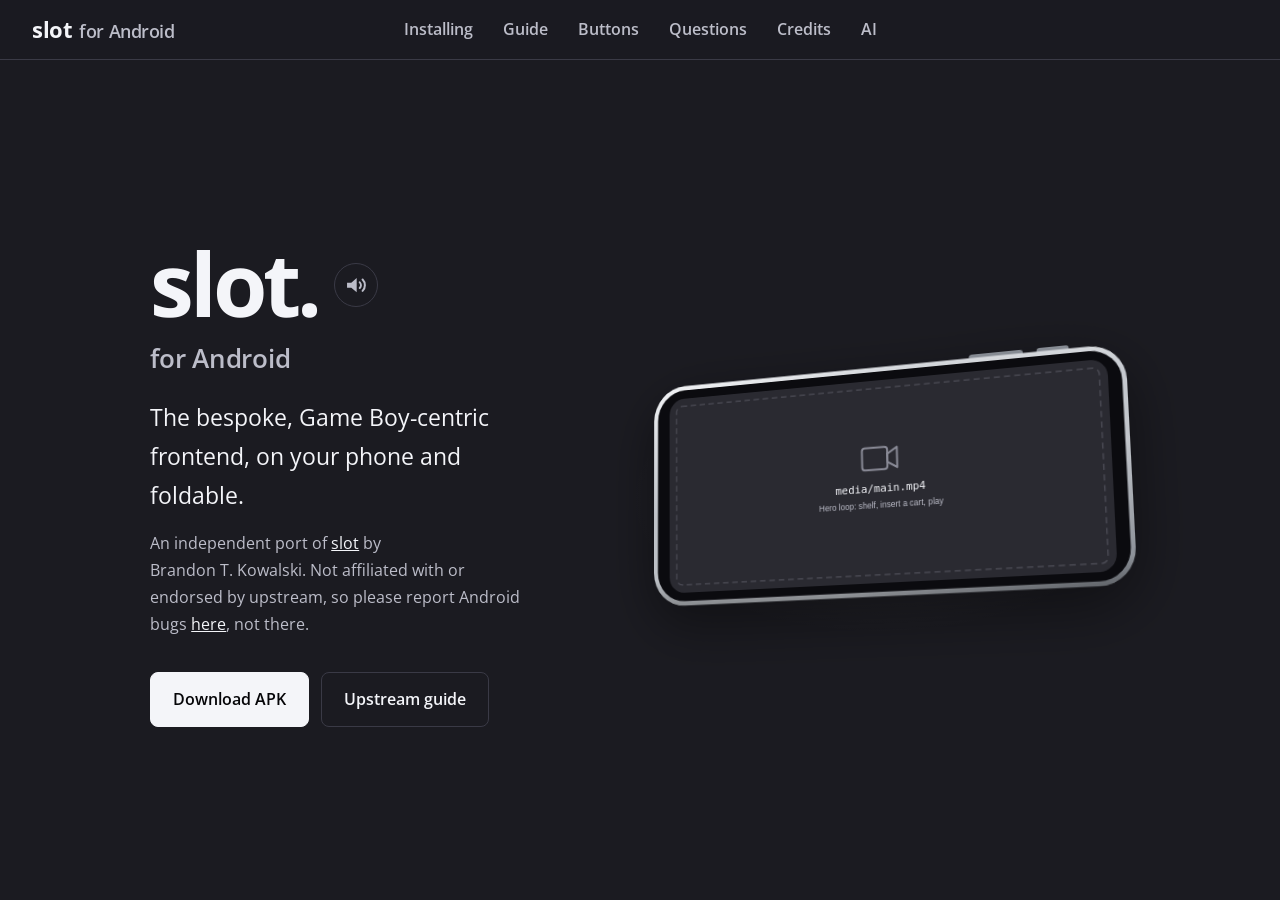
==== docs/index.html @ 7c133f84 "Updated Index.html with .mp4/.webp media" ====
<!doctype html>
<html lang="en">
<head>
<meta charset="utf-8">
<meta name="viewport" content="width=device-width, initial-scale=1">
<title>slot for Android</title>
<meta name="description" content="An unofficial Android port of slot, the bespoke Game Boy-centric frontend.">
<meta property="og:title" content="slot for Android">
<meta property="og:description" content="An unofficial Android port of slot, the bespoke Game Boy-centric frontend.">
<meta property="og:type" content="website">
<link rel="preconnect" href="https://fonts.googleapis.com">
<link rel="preconnect" href="https://fonts.gstatic.com" crossorigin>
<link rel="stylesheet" href="https://fonts.googleapis.com/css2?family=Open+Sans:wght@400;600;700&display=swap">
<link rel="stylesheet" href="style.css">
</head>
<body>

<header class="mast">
  <a class="mast-mark" href="/">slot<span class="mark-for">for Android</span></a>

  <button class="menu-btn" type="button" id="menu-btn" aria-expanded="false"
          aria-controls="section-tabs" aria-label="Sections">
    <span class="menu-bars" aria-hidden="true"></span>
  </button>
  <nav class="tabs" id="section-tabs" role="tablist" aria-label="Sections">
    <button class="tab" role="tab" id="t-install" aria-controls="install" aria-selected="false" tabindex="-1">Installing</button>
    <button class="tab" role="tab" id="t-guide" aria-controls="guide" aria-selected="false" tabindex="-1">Guide</button>
    <button class="tab" role="tab" id="t-buttons" aria-controls="buttons" aria-selected="false" tabindex="-1">Buttons</button>
    <button class="tab" role="tab" id="t-questions" aria-controls="questions" aria-selected="false" tabindex="-1">Questions</button>
    <button class="tab" role="tab" id="t-credits" aria-controls="credits" aria-selected="false" tabindex="-1">Credits</button>
    <button class="tab" role="tab" id="t-disclosure" aria-controls="disclosure" aria-selected="false" tabindex="-1">AI</button>
  </nav>
</header>

<main>

<section class="panel hero" id="hero" aria-label="slot for Android">
  <div class="hero-copy">
    <div class="wordmark-row">
      <h1 class="wordmark">slot.</h1>
      <button class="say" type="button" aria-label="Hear how slot is pronounced" title="Pronunciation">
        <svg viewBox="0 0 24 24" aria-hidden="true" focusable="false">
          <path class="say-body" d="M3 9.5h4.2L12.5 5v14l-5.3-4.5H3z"/>
          <path class="say-wave say-wave-1" d="M15.5 9.2a4 4 0 0 1 0 5.6"/>
          <path class="say-wave say-wave-2" d="M18.3 6.4a8 8 0 0 1 0 11.2"/>
        </svg>
      </button>
      <audio id="say-slot" src="media/slot.mp3" preload="none"></audio>
    </div>
    <p class="wordmark-sub">for Android</p>
    <p class="tagline">The bespoke, Game Boy-centric frontend, on your phone and foldable.</p>
    <p class="sub">An independent port of <a href="https://github.com/BrandonKowalski/slot">slot</a> by Brandon&nbsp;T.&nbsp;Kowalski.
       Not affiliated with or endorsed by upstream, so please report Android bugs
       <a href="https://github.com/fragilesilver/slot-for-Android/issues">here</a>, not there.</p>
    <div class="actions">
      <a class="btn" href="https://github.com/fragilesilver/slot-for-Android/releases/latest">Download APK</a>
      <a class="btn ghost" href="https://slot-cfw.fyi" target="_blank" rel="noopener">Upstream guide</a>
    </div>
  </div>

  <div class="hero-device">
    <div class="device pose-hero" data-device="phone">
      <svg class="dv-art dv-phone" viewBox="0 0 1100 530" role="img" aria-label="A phone running slot for Android."><use href="#phoneArt"/></svg>
      <svg class="dv-art dv-fold" viewBox="0 0 1000 910" aria-hidden="true" focusable="false"><use href="#foldArt"/></svg>
      <video class="screen-box hero-screen" muted playsinline loop preload="metadata"
             data-clip="main.mp4" data-note="Hero loop: shelf, insert a cart, play"></video>
      <span class="dv-crease" aria-hidden="true"></span>
    </div>
  </div>
</section>

<section class="panel install" id="install" role="tabpanel" aria-labelledby="t-install" hidden>
  <div class="wrap">
    <h2>Installing</h2>
    <nav class="subtabs" role="tablist" aria-label="Installing">
      <button class="subtab" role="tab" id="t-install-apk" aria-controls="install-apk" aria-selected="true">Install</button>
      <button class="subtab" role="tab" id="t-install-update" aria-controls="install-update" aria-selected="false" tabindex="-1">Updating</button>
      <button class="subtab" role="tab" id="t-install-build" aria-controls="install-build" aria-selected="false" tabindex="-1">Building</button>
    </nav>

    <div class="subpanel" id="install-apk" role="tabpanel" aria-labelledby="t-install-apk">
      <ol class="install-steps">
        <li>
          <h3>Download the APK</h3>
          <p>Grab <code>slot-android.apk</code> from the
             <a href="https://github.com/fragilesilver/slot-for-Android/releases/latest">latest release</a> on your phone.
             It needs a 64-bit ARM (<code>arm64</code>) device on Android 8.0 or newer.</p>
        </li>
        <li>
          <h3>Install it</h3>
          <p>Open the downloaded file. Android will ask you to allow installs from your browser or file manager the first time.</p>
        </li>
        <li>
          <h3>Allow All files access</h3>
          <p>Open slot. When asked, turn on <strong>All files access</strong>. slot then keeps everything in
             <code>/sdcard/slot/</code>, where a file manager or a USB cable can reach it.</p>
          <figure class="ph-figure">
            <img class="ph-img" data-media="all-files-access.webp" data-ratio="9/20"
                 data-note="Android's All files access screen with slot switched on" alt="The All files access permission screen.">
          </figure>
        </li>
        <li>
          <h3>Add your games</h3>
          <p>Put your legally obtained ROMs in <code>Games/GBA</code>, <code>Games/GB</code> and <code>Games/GBC</code> inside <code>/sdcard/slot/</code>.
             Or use <strong>Library &rsaquo; Import games from Downloads</strong> in the shelf menu to pull them in from your <code>Download</code> folder.</p>
          <aside class="admonition" role="note">
            <p class="admonition-title">ROMs must be unzipped!</p>
            <p>The shelf does not read <code>.zip</code> or <code>.7z</code> files. Library's import is the exception: it unpacks zips from <code>Download</code> for you.</p>
          </aside>
        </li>
        <li>
          <h3>Open slot again and play!</h3>
          <p>The shelf is built when the app starts, so reopen it after adding files by hand.</p>
        </li>
      </ol>
    </div>

    <div class="subpanel" id="install-update" role="tabpanel" aria-labelledby="t-install-update" hidden>
      <ol class="install-steps">
        <li>
          <h3>Back up first</h3>
          <p>In the shelf menu, open <strong>Library &rsaquo; Back up now</strong>. It zips your saves, states, cheat toggles and cart colours into <code>Backups/</code>.</p>
        </li>
        <li>
          <h3>Install the new APK over the old one</h3>
          <p>Download the <a href="https://github.com/fragilesilver/slot-for-Android/releases/latest">latest release</a> and open it. Android updates the app in place.
             Your games, saves, states, labels and settings live in <code>/sdcard/slot/</code> and are left alone.</p>
        </li>
      </ol>
      <aside class="admonition" role="note">
        <p class="admonition-title">"App not installed"?</p>
        <p>An APK signed with a different key (for example one you built yourself) can't update an existing install. Uninstall slot, install the new APK, then use <strong>Library &rsaquo; Restore</strong> if anything is missing.</p>
      </aside>
    </div>

    <div class="subpanel" id="install-build" role="tabpanel" aria-labelledby="t-install-build" hidden>
      <ol class="install-steps">
        <li>
          <h3>Get the toolchain</h3>
          <p>Rust (the version pinned in <code>rust-toolchain.toml</code>), <code>cargo-apk</code>, <code>cargo-ndk</code>, Android NDK r27 and a JDK.</p>
        </li>
        <li>
          <h3>Build the emulator cores</h3>
          <p>Build mGBA and gpSP for Android with <code>cores/mgba/build-android.sh</code> and <code>cores/gpsp/build-android.sh</code>,
             into <code>crates/slot/android-libs/arm64-v8a/</code>. Without them slot runs a test pattern instead of games.</p>
        </li>
        <li>
          <h3>Build and install</h3>
          <p><code>android/build.sh run</code> builds a debug APK, installs it on the connected device and launches it.</p>
          <p><code>SLOT_RELEASE=1 android/build.sh run</code> builds a release signed with <code>~/.android/slot-release.jks</code>.</p>
        </li>
      </ol>
      <p class="install-note">Full details are in <a href="https://github.com/fragilesilver/slot-for-Android/blob/main/ANDROID.md">ANDROID.md</a>.</p>
    </div>
  </div>
</section>

<section class="panel guide" id="guide" role="tabpanel" aria-labelledby="t-guide" hidden>
  <h2 class="sr-only">User guide</h2>
  <div class="guide-stage">
    <div class="device pose-flat" data-device="phone">
      <svg class="dv-art dv-phone" viewBox="0 0 1100 530" role="img" aria-label="A phone, straight on."><use href="#phoneArt"/></svg>
      <svg class="dv-art dv-fold" viewBox="0 0 1000 910" role="img" aria-label="An unfolded foldable, straight on."><use href="#foldArt"/></svg>
      <video class="screen-box guide-screen" muted playsinline loop preload="none"></video>
      <span class="dv-crease" aria-hidden="true"></span>
    </div>
  </div>
  <div class="guide-body">
  <ol class="guide-steps">
      <li class="step" id="browse" data-clip="carousel.mp4" data-note="Flick along the shelf, switch platforms with L / R">
        <h3>Browse the Shelf</h3>
        <p><kbd>Left</kbd> and <kbd>Right</kbd> flip through the carts.<br><kbd>L</kbd> and <kbd>R</kbd> switch platforms.<br><kbd>Up</kbd> / <kbd>Down</kbd> jump a letter, or tap the letter row.</p>
      </li>
      <li class="step" id="favourites" data-clip="favourites.mp4" data-note="Star a cart with B, hold B for favourites only">
        <h3>Favourites</h3>
        <p><kbd>B</kbd> stars the cart under the caret.<br>Hold <kbd>B</kbd> to show only your favourites.</p>
      </li>
      <li class="step" id="core-picker" data-clip="core-picker.mp4" data-note="START on a GBA cart, swap the chip, A to keep">
        <h3>Pick an Emulator</h3>
        <p>Press <kbd>START</kbd> to open a GBA cart.<br><kbd>Left</kbd> and <kbd>Right</kbd> swap the core "chip" between mGBA and gpSP.<br><kbd>A</kbd> saves your choice.</p>
      </li>
      <li class="step" id="insert" data-clip="insert.mp4" data-note="Tap A, the cart slides in and the game resumes">
        <h3>Insert and Play</h3>
        <p>Tapping <kbd>A</kbd> loads the last save state.<br>Holding <kbd>A</kbd> starts the game fresh.</p>
      </li>
      <li class="step" id="pause-menu" data-clip="pause-menu.mp4" data-note="Tap MENU at the top centre, the pause menu opens">
        <h3>The Pause Menu</h3>
        <p>Tap <kbd>MENU</kbd> at the top centre of the screen, or use Android's Back gesture.<br>Save or load a state, browse states, change core, controls, screen, cheats and achievements.<br><kbd>B</kbd> closes it.</p>
      </li>
      <li class="step" id="eject" data-clip="eject.mp4" data-note="Hold MENU, the cart pops out back to the shelf">
        <h3>Ejecting a Game</h3>
        <p>Hold <kbd>MENU</kbd> for a second, or pick <strong>Back to Shelf</strong> in the pause menu.<br>With Auto Save on Eject on, slot saves a state on the way out.</p>
      </li>
      <li class="step" id="save-states" data-clip="states.mp4" data-note="SELECT + R saves, SELECT + L loads, then Browse States">
        <h3>Save States</h3>
        <p><kbd>SELECT</kbd> + <kbd>R</kbd> creates a save state.<br><kbd>SELECT</kbd> + <kbd>L</kbd> loads the most recent.<br><strong>Browse States</strong> in the pause menu flicks through them all.</p>
      </li>
      <li class="step" id="fast-forward" data-clip="rewind.mp4" data-note="Hold R2 to fast-forward, hold L2 to rewind">
        <h3>Fast-Forward and Rewind</h3>
        <p>Hold <kbd>R2</kbd> to fast-forward.<br>Double tap <kbd>R2</kbd> to lock it on.<br>Hold <kbd>L2</kbd> to rewind.</p>
      </li>
      <li class="step" id="controls" data-clip="controls.mp4" data-note="Pause menu > Controls: opacity and size sliders changing live">
        <h3>On-Screen Controls</h3>
        <p><strong>Controls</strong> in the pause menu sets their opacity and size, touch haptics, vibration strength, and what <kbd>X</kbd> and <kbd>Y</kbd> do.<br>Pick up a gamepad or keyboard and they hide; touch the screen and they're back.</p>
      </li>
      <li class="step" id="foldables" data-clip="fold.mp4" data-device="fold" data-note="Unfold mid-game: the layout reflows, controls float over the picture">
        <h3>Fold and Unfold</h3>
        <p>slot follows the screen as you fold or unfold, without restarting the game.<br>On the wide cover screen the controls sit beside the picture; unfolded, they float over it.</p>
      </li>
      <li class="step" id="expand" data-clip="gbc-stretch.mp4" data-note="GBC game: L stretches, R puts it back">
        <h3>Commit Aspect Ratio Crimes</h3>
        <p>Just like upstream, <kbd>L</kbd> stretches GB and GBC games.<br><kbd>R</kbd> puts them back to their original size.</p>
      </li>
      <li class="step" id="screen" data-clip="shaders.mp4" data-note="SELECT + A cycling shaders, then the Screen page">
        <h3>Screen</h3>
        <p><kbd>SELECT</kbd> + <kbd>B</kbd> / <kbd>A</kbd> changes the shader.<br><kbd>SELECT</kbd> + <kbd>Y</kbd> toggles color correction.<br>The Screen page also has color grades, shader strength and frame blending.</p>
      </li>
      <li class="step" id="palettes" data-clip="palettes.mp4" data-note="GB game: SELECT + R2 stepping through palettes">
        <h3>Game Boy Palettes</h3>
        <p>Turn on GB Palettes in the Screen settings.<br><kbd>SELECT</kbd> + <kbd>L2</kbd>/<kbd>R2</kbd> steps through them.</p>
      </li>
      <li class="step" id="edit-cart" data-clip="edit-cart.mp4" data-note="Edit Cart: change shell colour, pick a gallery photo, type text">
        <h3>Edit Cart</h3>
        <p>In the shelf menu, <strong>Edit Cart</strong> changes the shell colour, finish and outline of the cart under the caret.<br><strong>Picture</strong> puts a photo from your gallery on the label; <strong>Text</strong> types your own words.<br><strong>Back to default</strong> undoes it.</p>
      </li>
      <li class="step" id="cheats" data-clip="cheats.mp4" data-note="Pause menu > Cheats, toggling a code">
        <h3>Cheats</h3>
        <p>Put codes in <code>Cheats/&lt;rom name&gt;.txt</code>, one <code>CODE # name</code> per line.<br>Switch them on from <strong>Cheats</strong> in the pause menu. mGBA core only.</p>
      </li>
      <li class="step" id="achievements" data-clip="achievements.mp4" data-note="Shelf menu > Achievements: sign in, then an unlock toast in game">
        <h3>RetroAchievements</h3>
        <p>Sign in from <strong>Achievements</strong> in the shelf menu.<br>Changes apply to the next game you start. Unlocks made offline sync later.</p>
      </li>
      <li class="step" id="library" data-clip="library.mp4" data-note="Shelf menu > Library: back up, restore, import from Downloads">
        <h3>Library</h3>
        <p><strong>Library</strong> in the shelf menu backs up and restores your saves, states, cheat toggles and cart colours, and imports games from <code>Download</code>.</p>
      </li>
      <li class="step" id="settings" data-clip="settings.mp4" data-note="MENU on the shelf, scroll through the shelf menu">
        <h3>Settings</h3>
        <p><kbd>MENU</kbd> on the shelf opens the shelf menu: favourites, Edit Cart, Screen, Gameplay, Achievements, Library, Date &amp; Time and About.</p>
      </li>
  </ol>
  <div class="stepper">
    <button class="step-nav" type="button" id="step-prev" aria-label="Previous step">&#8592;</button>
    <p class="step-count" aria-live="polite"><span id="step-at">1</span> of <span id="step-of">1</span></p>
    <button class="step-nav" type="button" id="step-next" aria-label="Next step">&#8594;</button>
  </div>
  </div>
</section>

<section class="panel reference" id="buttons" role="tabpanel" aria-labelledby="t-buttons" hidden>
  <div class="wrap">
    <h2>Button Reference</h2>
    <nav class="subtabs" role="tablist" aria-label="Button reference">
      <button class="subtab" role="tab" id="t-controls-layout" aria-controls="controls-layout" aria-selected="true">On Screen</button>
      <button class="subtab" role="tab" id="t-controls-shelf" aria-controls="controls-shelf" aria-selected="false" tabindex="-1">Shelf</button>
      <button class="subtab" role="tab" id="t-controls-in-game" aria-controls="controls-in-game" aria-selected="false" tabindex="-1">In Game</button>
      <button class="subtab" role="tab" id="t-controls-switcher" aria-controls="controls-switcher" aria-selected="false" tabindex="-1">Browse States</button>
      <button class="subtab" role="tab" id="t-controls-keyboard" aria-controls="controls-keyboard" aria-selected="false" tabindex="-1">Gamepad &amp; Keyboard</button>
    </nav>

    <div class="subpanel" id="controls-layout" role="tabpanel" aria-labelledby="t-controls-layout">
      <p class="lead">The overlay has a D-pad, <kbd>A</kbd> <kbd>B</kbd> <kbd>X</kbd> <kbd>Y</kbd>, a shoulder row of <kbd>L</kbd> <kbd>L2</kbd> on the left and <kbd>R2</kbd> <kbd>R</kbd> on the right,
         <kbd>SELECT</kbd> and <kbd>START</kbd>, and <kbd>MENU</kbd> at the top centre. Where it goes depends on the shape of the screen.</p>
      <div class="ph-grid">
        <figure class="ph-figure">
          <img class="ph-img" data-media="layout-phone.webp" data-ratio="1020/450"
               data-note="Phone: controls in bars beside the picture" alt="On-screen controls on a phone in landscape.">
          <figcaption>Phone: beside the picture</figcaption>
        </figure>
        <figure class="ph-figure">
          <img class="ph-img" data-media="layout-fold.webp" data-ratio="940/840"
               data-note="Unfolded: controls floating over the picture" alt="On-screen controls on an unfolded foldable.">
          <figcaption>Unfolded: over the picture</figcaption>
        </figure>
      </div>
    </div>

    <div class="subpanel" id="controls-shelf" role="tabpanel" aria-labelledby="t-controls-shelf" hidden>
      <dl class="keys">
        <div class="key"><dt><kbd>Left</kbd> / <kbd>Right</kbd></dt><dd>Move along the shelf</dd></div>
        <div class="key"><dt><kbd>Up</kbd> / <kbd>Down</kbd></dt><dd>Skip to the next letter</dd></div>
        <div class="key"><dt>Tap the letter row</dt><dd>Jump straight to that letter</dd></div>
        <div class="key"><dt><kbd>L</kbd> / <kbd>R</kbd></dt><dd>Switch between platforms</dd></div>
        <div class="key"><dt>Tap <kbd>A</kbd></dt><dd>Resume the last save state</dd></div>
        <div class="key"><dt>Hold <kbd>A</kbd></dt><dd>Start the game fresh</dd></div>
        <div class="key"><dt><kbd>B</kbd></dt><dd>Star or unstar the cart</dd></div>
        <div class="key"><dt>Hold <kbd>B</kbd></dt><dd>Show favourites only</dd></div>
        <div class="key"><dt><kbd>START</kbd></dt><dd>Choose which emulator runs the cart (GBA only)</dd></div>
        <div class="key"><dt><kbd>MENU</kbd></dt><dd>Open the shelf menu</dd></div>
      </dl>
    </div>

    <div class="subpanel" id="controls-in-game" role="tabpanel" aria-labelledby="t-controls-in-game" hidden>
      <dl class="keys">
        <div class="key"><dt><kbd>MENU</kbd> or Back</dt><dd>Open or close the pause menu</dd></div>
        <div class="key"><dt>Hold <kbd>MENU</kbd></dt><dd>Eject the cart, back to the shelf</dd></div>
        <div class="key"><dt><kbd>SELECT</kbd> + <kbd>R</kbd></dt><dd>Save state</dd></div>
        <div class="key"><dt><kbd>SELECT</kbd> + <kbd>L</kbd></dt><dd>Load the most recent save state</dd></div>
        <div class="key"><dt><kbd>SELECT</kbd> + <kbd>B</kbd> / <kbd>A</kbd></dt><dd>Previous / next screen shader</dd></div>
        <div class="key"><dt><kbd>SELECT</kbd> + <kbd>Y</kbd></dt><dd>Toggle color correction</dd></div>
        <div class="key"><dt><kbd>SELECT</kbd> + <kbd>L2</kbd> / <kbd>R2</kbd></dt><dd>Previous / next Game Boy palette, when GB Palettes is on</dd></div>
        <div class="key"><dt>Hold <kbd>L2</kbd></dt><dd>Rewind</dd></div>
        <div class="key"><dt>Hold <kbd>R2</kbd></dt><dd>Fast-forward</dd></div>
        <div class="key"><dt>Double tap <kbd>R2</kbd></dt><dd>Lock fast-forward on. Press again to unlock.</dd></div>
        <div class="key"><dt>Hold <kbd>X</kbd> / <kbd>Y</kbd></dt><dd>Turbo, by default <kbd>A</kbd> and <kbd>B</kbd>. Change it under Controls.</dd></div>
        <div class="key"><dt><kbd>L</kbd> / <kbd>R</kbd></dt><dd>Stretch to fill the screen / original size.<br>Game Boy and Game Boy Color only.</dd></div>
      </dl>
    </div>

    <div class="subpanel" id="controls-switcher" role="tabpanel" aria-labelledby="t-controls-switcher" hidden>
      <p class="lead">Open it with <strong>Browse States</strong> in the pause menu.</p>
      <dl class="keys">
        <div class="key"><dt><kbd>Left</kbd> / <kbd>Right</kbd></dt><dd>Flick through the states</dd></div>
        <div class="key"><dt><kbd>A</kbd></dt><dd>Load the one on screen</dd></div>
        <div class="key"><dt><kbd>Y</kbd></dt><dd>Delete the one on screen</dd></div>
        <div class="key"><dt><kbd>X</kbd></dt><dd>Undo the last save or load, up to 30 seconds after</dd></div>
        <div class="key"><dt><kbd>B</kbd></dt><dd>Back to the game</dd></div>
      </dl>
    </div>

    <div class="subpanel" id="controls-keyboard" role="tabpanel" aria-labelledby="t-controls-keyboard" hidden>
      <p class="lead">Bluetooth and USB gamepads map their buttons by name. A keyboard uses the keys below.</p>
      <table class="devices keymap">
        <thead><tr><th>slot</th><th>Gamepad</th><th>Keyboard</th></tr></thead>
        <tbody>
          <tr><td>D-pad</td><td>D-pad</td><td>Arrow keys</td></tr>
          <tr><td>A / B</td><td>A / B</td><td><kbd>Z</kbd> / <kbd>X</kbd></td></tr>
          <tr><td>X / Y</td><td>X / Y</td><td><kbd>C</kbd> / <kbd>V</kbd></td></tr>
          <tr><td>L / R</td><td>L1 / R1</td><td><kbd>A</kbd> / <kbd>S</kbd></td></tr>
          <tr><td>L2 / R2</td><td>L2 / R2</td><td><kbd>Q</kbd> / <kbd>W</kbd></td></tr>
          <tr><td>START</td><td>Start</td><td><kbd>Enter</kbd></td></tr>
          <tr><td>SELECT</td><td>Select</td><td><kbd>Right Shift</kbd></td></tr>
          <tr><td>MENU</td><td>Mode / Home</td><td><kbd>Tab</kbd> or <kbd>Menu</kbd></td></tr>
        </tbody>
      </table>
    </div>
  </div>
</section>

<section class="panel faq" id="questions" role="tabpanel" aria-labelledby="t-questions" hidden>
  <div class="wrap">
    <h2>Anticipated Questions Answered</h2>
    <nav class="subtabs" role="tablist" aria-label="Anticipated questions">
      <button class="subtab" role="tab" id="t-faq" aria-controls="faq" aria-selected="true">The basics</button>
      <button class="subtab" role="tab" id="t-faq-carts" aria-controls="faq-carts" aria-selected="false" tabindex="-1">Your carts</button>
      <button class="subtab" role="tab" id="t-faq-games" aria-controls="faq-games" aria-selected="false" tabindex="-1">Your games</button>
      <button class="subtab" role="tab" id="t-faq-extras" aria-controls="faq-extras" aria-selected="false" tabindex="-1">Cheats &amp; achievements</button>
      <button class="subtab" role="tab" id="t-faq-bugs" aria-controls="faq-bugs" aria-selected="false" tabindex="-1">Bugs</button>
    </nav>

    <div class="subpanel" id="faq" role="tabpanel" aria-labelledby="t-faq">
      <dl>
        <div class="qa">
          <dt>Which devices does it run on?</dt>
          <dd>
            <table class="devices">
              <thead><tr><th>Device</th><th>Status</th><th>Since Version</th></tr></thead>
              <tbody>
                <tr><td>Samsung Galaxy Z Fold&nbsp;7</td><td class="yes">Tested</td><td>1.0.0</td></tr>
                <tr><td>Other arm64 phones and foldables, Android&nbsp;8.0+</td><td>Should work, untested</td><td>1.0.0</td></tr>
              </tbody>
            </table>
            <p>Tried it on something else? <a href="https://github.com/fragilesilver/slot-for-Android/issues">Open an issue</a> and say how it went, including the screen's aspect ratio.</p>
          </dd>
        </div>
        <div class="qa">
          <dt>How is this different from slot?</dt>
          <dd>It's the same shelf, carts, cores, saves and states, built for a touchscreen: on-screen controls, a pause menu, Edit Cart, Library,
              phone vibration, and layouts that follow a foldable. It also adds RetroAchievements, cheats, colour grades and LaunchBox labels, adapted from community forks.</dd>
        </div>
        <div class="qa">
          <dt>Can I link two phones?</dt>
          <dd>Not yet. Link play is left out of this release; a Wi-Fi link that works on phones is in development.</dd>
        </div>
        <div class="qa">
          <dt>Where do my files live?</dt>
          <dd>In <code>/sdcard/slot/</code>: <code>Games</code>, <code>Saves</code>, <code>States</code>, <code>Labels</code>, <code>Cheats</code>, <code>Config</code>,
              <code>Backups</code>, <code>BIOS</code>, <code>System</code> and <code>Wallpapers</code>.</dd>
        </div>
        <div class="qa">
          <dt>Will it run anything other than GB, GBC and GBA?</dt>
          <dd>No. Like upstream, it's about the feeling of a Game Boy, not a do-everything emulator.</dd>
        </div>
      </dl>
    </div>

    <div class="subpanel" id="faq-carts" role="tabpanel" aria-labelledby="t-faq-carts" hidden>
      <dl>
        <div class="qa">
          <dt>Where do the cart labels come from?</dt>
          <dd>When the phone is online, slot fetches missing labels from LaunchBox in the background.</dd>
        </div>
        <div class="qa">
          <dt>Can I use my own labels?</dt>
          <dd>Drop a <code>.png</code> into the <code>Labels/</code> folder for that platform, named after the ROM. For example,
              <code>Labels/GBA/Metroid Fusion.png</code> matches <code>Games/GBA/Metroid Fusion.gba</code>.
              Or use <strong>Edit Cart &rsaquo; Picture</strong> to put a photo from your gallery on the label.</dd>
        </div>
        <div class="qa">
          <dt>Does it work with Cart Studio?</dt>
          <dd>Yes. Edit Cart writes <code>Labels/cart_shell.txt</code>, the same file the
              <a href="https://studio.slot-cfw.fyi">slot Cart Studio</a> produces, so either can set a cart's shell.</dd>
        </div>
      </dl>
    </div>

    <div class="subpanel" id="faq-games" role="tabpanel" aria-labelledby="t-faq-games" hidden>
      <dl>
        <div class="qa">
          <dt>Where do games go?</dt>
          <dd>Each platform has its own folder under <code>/sdcard/slot/Games/</code>. Or import them from <code>Download</code> with Library.</dd>
        </div>
        <div class="qa">
          <dt>I added games and they don't show up.</dt>
          <dd>The shelf is built when the app starts. Close slot and open it again. Make sure they're unzipped and in the right platform folder.</dd>
        </div>
        <div class="qa">
          <dt>Is there a BIOS boot animation on game start?</dt>
          <dd>Yes! Drop the following files you legally obtained into <code>BIOS/</code>.
            <ul>
              <li>gba_bios.bin</li>
              <li>gbc_bios.bin</li>
              <li>gb_bios.bin</li>
            </ul>
          </dd>
        </div>
        <div class="qa">
          <dt>Where do the games come from?</dt>
          <dd>Your own legally obtained backups.</dd>
        </div>
        <div class="qa">
          <dt>Does my backup include my RetroAchievements login?</dt>
          <dd>No. Backups hold <code>Saves</code>, <code>States</code>, <code>Cheats</code> and <code>Labels/cart_shell.txt</code>, and leave out <code>Config/</code> on purpose.</dd>
        </div>
      </dl>
    </div>

    <div class="subpanel" id="faq-extras" role="tabpanel" aria-labelledby="t-faq-extras" hidden>
      <dl>
        <div class="qa">
          <dt>How do I add cheats?</dt>
          <dd>Create <code>Cheats/&lt;rom name&gt;.txt</code> with one <code>CODE # name</code> per line, then switch them on from Cheats in the pause menu.
              Cheats need the mGBA core; gpSP has none.</dd>
        </div>
        <div class="qa">
          <dt>How do I sign in to RetroAchievements?</dt>
          <dd>Shelf menu &rsaquo; Achievements. Enter your username and password on the on-screen keyboard. Changes apply to the next game you start.</dd>
        </div>
        <div class="qa">
          <dt>Upstream said no to achievements and cheats. Why are they here?</dt>
          <dd>This is a fork, and forks can add things. The designs come from <a href="https://github.com/pvaibhav/slot">pvaibhav's</a> and
              <a href="https://github.com/RetroGame66/slot">RetroGame66's</a> forks, rebuilt for slot's own structure.</dd>
        </div>
      </dl>
    </div>

    <div class="subpanel" id="faq-bugs" role="tabpanel" aria-labelledby="t-faq-bugs" hidden>
      <dl>
        <div class="qa">
          <dt>Where do I report a bug?</dt>
          <dd><a href="https://github.com/fragilesilver/slot-for-Android/issues">On this repository's issues</a>. Please don't file Android bugs on upstream slot's tracker; it has nothing to do with this port.</dd>
        </div>
        <div class="qa">
          <dt>What should I include?</dt>
          <dd>Your phone model and Android version, the slot version from About, what you did and what happened. A screen recording helps a lot.</dd>
        </div>
      </dl>
    </div>
  </div>
</section>

<section class="panel endnote" id="credits" role="tabpanel" aria-labelledby="t-credits" hidden>
  <div class="wrap">
    <h2>Credits</h2>
    <p><a href="https://github.com/BrandonKowalski/slot">slot</a> is by Brandon T. Kowalski, under GPL-3.0-or-later. Everything here is built on that code; the Android shell, touch controls, pause menu, storage and power glue are the port.</p>
    <p><a href="https://github.com/pvaibhav/slot">pvaibhav's fork</a> provided the RetroAchievements integration, the LaunchBox cartridge-art fetcher and the frame-blending idea.
       <a href="https://github.com/RetroGame66/slot">RetroGame66's fork</a> provided the designs for cheat codes, colour grades and panel-mask presets, plus the favourites and letter-index ideas.</p>
    <p>Emulation is handled by <a href="https://mgba.io">mGBA</a> and <a href="https://github.com/libretro/gpsp">gpSP</a>. <a href="https://github.com/RetroAchievements/rcheevos">rcheevos</a> powers achievements. Cart labels come from <a href="https://gamesdb.launchbox-app.com">LaunchBox</a>.</p>
    <p>Type is <a href="https://github.com/googlefonts/opensans">Open Sans</a>, under the SIL Open Font License, and <a href="https://www.nerdfonts.com">Nerd Fonts</a> symbols by Ryan L. McIntyre, under MIT. The panel mask is derived from LCD3x, a public-domain shader by Gigaherz in the libretro shader collection. The Dot and Simpletex screen shaders are ports of Dot by Themaister and simpletex_lcd by jdgleaver from the same collection.</p>
    <p>The cart sounds are upstream's recording of a cartridge going into a childhood GBA.</p>
    <p>Game Boy is a trademark of Nintendo. slot for Android is not affiliated with Nintendo.</p>
  </div>
</section>

<section class="panel endnote" id="disclosure" role="tabpanel" aria-labelledby="t-disclosure" hidden>
  <div class="wrap">
    <h2>AI Disclosure</h2>
    <h3>This port</h3>
    <p>Claude (Anthropic), through Claude Code, helped fork slot to Android: I directed it, I checked it, I fixed it where necessary 'cause AI slop is still AI slop, I tested it on my own Samsung Galaxy Z Fold 7 and decided what shipped.</p>
    <h3>Upstream</h3>
    <p>Upstream's Rust frontend was put together with Claude Opus, with everything reviewed by its author. Upstream's documentation was written by hand.</p>
    <p>Forked in Brunei Darussalam, by a cat with pink headphones.</p>
  </div>
</section>

</main>

<script src="app.js" defer></script>
</body>
</html>
---- docs/style.css ----
:root{
  --housing:#242429;
  --recess:#1a1a1d;
  --opening:#050508;
  --page:#1b1b21;
  --edge:#4d4d57;

  --ink:#f4f5f9;
  --muted:#bcbdc9;
  --rule:#3a3a46;

  --shell-light:#e2e5e9;
  --shell-base:#b8bcc2;
  --shell-shade:#7e838b;
  --btn:#c2c6cc;
  --btn-hi:#e9ecf0;
  --etch:rgba(0,0,0,.46);
  --warn:#e8b83a;
  --warn-bg:rgba(232,184,58,.08);
}

*{box-sizing:border-box}
html{-webkit-text-size-adjust:100%}
body{
  margin:0;
  background:var(--page);
  color:var(--ink);
  font:400 18px/1.68 "Open Sans",-apple-system,BlinkMacSystemFont,"Segoe UI",Roboto,Helvetica,Arial,sans-serif;
  -webkit-font-smoothing:antialiased;
}
a{color:var(--ink)}
h1,h2{line-height:1.15;letter-spacing:-.02em;margin:0}
code,kbd{font-family:ui-monospace,SFMono-Regular,Menlo,Consolas,monospace}
code{
  background:var(--opening);
  border-radius:5px;
  padding:.14em .4em;
  font-size:.88em;
  color:var(--ink);
}

.wrap{max-width:900px;margin:0 auto;padding:0 24px}


:root{--mast-h:60px}
.mast{
  position:sticky;
  top:0;
  z-index:40;
  display:grid;
  grid-template-columns:1fr minmax(0,auto) 1fr;
  align-items:center;
  gap:clamp(12px,3vw,32px);
  min-height:var(--mast-h);
  padding:0 clamp(16px,3vw,32px);
  background:color-mix(in srgb,var(--page) 88%,transparent);
  backdrop-filter:blur(10px);
  border-bottom:1px solid var(--rule);
}
.mast-mark{
  font-weight:700;
  font-size:22px;
  color:var(--ink);
  text-decoration:none;
  letter-spacing:-.02em;
  justify-self:start;
}
.tabs,.subtabs{
  display:flex;
  gap:2px;
  overflow-x:auto;
  scrollbar-width:none;
}
.tabs::-webkit-scrollbar,.subtabs::-webkit-scrollbar{display:none}
.tabs{justify-content:center;justify-content:safe center}
.tab,.subtab{
  flex:0 0 auto;
  appearance:none;
  background:none;
  border:0;
  font:inherit;
  color:var(--muted);
  cursor:pointer;
  white-space:nowrap;
  border-radius:8px;
  transition:color .2s ease,background .2s ease;
}
.tab{padding:9px 14px;font-size:16px;font-weight:600}
a.tab{text-decoration:none}
.tab:hover,.subtab:hover{color:var(--ink)}
.tab[aria-selected=true]{color:var(--ink);background:var(--rule)}
.tab:focus-visible,.subtab:focus-visible{outline:2px solid var(--ink);outline-offset:2px}

.menu-btn{
  display:none;
  appearance:none;
  background:none;
  border:1px solid var(--rule);
  border-radius:8px;
  width:40px;
  height:36px;
  place-items:center;
  color:var(--ink);
  cursor:pointer;
  justify-self:end;
}
.menu-btn:focus-visible{outline:2px solid var(--ink);outline-offset:2px}
.menu-bars,.menu-bars::before,.menu-bars::after{
  display:block;
  width:17px;
  height:2px;
  border-radius:2px;
  background:currentColor;
}
.menu-bars{position:relative}
.menu-bars::before,.menu-bars::after{content:"";position:absolute;left:0}
.menu-bars::before{top:-6px}
.menu-bars::after{top:6px}

.subtabs{margin:0 0 22px;gap:4px;overflow-y:hidden;box-shadow:inset 0 -1px 0 var(--rule)}
.subtab{padding:8px 12px;font-size:15px;border-radius:8px 8px 0 0}
.subtab[aria-selected=true]{color:var(--ink);box-shadow:inset 0 -2px 0 var(--ink)}

.panel{
  min-height:calc(100vh - var(--mast-h));
  min-height:calc(100dvh - var(--mast-h));
}
[hidden]{display:none!important}

.panel,.subpanel,.step{scroll-margin-top:calc(var(--mast-h) + 12px)}


.install{padding:clamp(26px,4vh,52px) 0}
.install h2{margin-bottom:clamp(16px,2.4vh,26px)}
.install-steps{list-style:none;counter-reset:step;margin:0;padding:0;max-width:64ch}
.install-steps li{counter-increment:step;position:relative;padding:0 0 22px 52px}
.install-steps li::before{
  content:counter(step);
  position:absolute;
  left:0;
  top:0;
  width:30px;
  height:30px;
  display:grid;
  place-items:center;
  border-radius:50%;
  border:1px solid var(--rule);
  color:var(--ink);
  font-size:15px;
  font-weight:600;
}
.install-steps h3{margin:0 0 6px;font-size:21px;line-height:30px;color:var(--ink)}
.install-steps p{margin:0;color:var(--muted);line-height:1.65}
.install-steps p + p{margin-top:10px}
.install-steps a{color:var(--ink)}
.admonition{
  max-width:64ch;
  margin:0 0 clamp(22px,3vh,32px);
  padding:16px 20px;
  border-left:4px solid var(--warn);
  border-radius:0 8px 8px 0;
  background:var(--warn-bg);
}
.admonition p{margin:0;color:var(--muted);line-height:1.65}
.admonition p + p{margin-top:10px}
.admonition .admonition-title{color:var(--warn);font-weight:700}
.install-steps .admonition{margin:14px 0 0}
.install-note{
  max-width:64ch;
  margin:4px 0 0;
  padding-top:16px;
  border-top:1px solid var(--rule);
  color:var(--muted);
}


.hero{
  max-width:1060px;
  margin:0 auto;
  padding:24px;
  display:flex;
  align-items:center;
  justify-content:center;
  gap:clamp(40px,7vw,92px);
}
.hero-copy{flex:0 1 auto;min-width:0}

.wordmark{
  font-size:clamp(56px,9vw,88px);
  font-weight:700;
  letter-spacing:-.045em;
}
.wordmark-row{display:flex;align-items:center;gap:clamp(10px,1.4vw,16px)}
.say{
  flex:none;
  display:grid;
  place-items:center;
  width:clamp(36px,4.4vw,44px);
  height:clamp(36px,4.4vw,44px);
  margin-top:.12em;
  padding:0;
  border:1px solid var(--rule);
  border-radius:50%;
  background:transparent;
  color:var(--muted);
  cursor:pointer;
  transition:color .15s,border-color .15s,background .15s;
}
.say svg{width:58%;height:58%;overflow:visible}
.say-body{fill:currentColor}
.say-wave{fill:none;stroke:currentColor;stroke-width:2;stroke-linecap:round}
.say:hover,.say.is-playing{color:var(--ink);border-color:var(--edge)}
.say:focus-visible{outline:2px solid var(--ink);outline-offset:3px}
.say.is-playing .say-wave{animation:say-pulse .55s ease-in-out infinite alternate}
.say.is-playing .say-wave-2{animation-delay:.18s}
@keyframes say-pulse{from{opacity:.35}to{opacity:1}}
.tagline{
  font-size:clamp(19px,2.4vw,23px);
  color:var(--ink);
  margin:18px 0 0;
  max-width:30ch;
}
.hero-copy p.sub{color:var(--muted);margin:16px 0 0;max-width:42ch;font-size:16px}
.hero-copy p.sub a{color:var(--ink)}
.wordmark-sub{margin:2px 0 0;font-size:clamp(20px,2.6vw,26px);font-weight:600;color:var(--muted);letter-spacing:-.01em}
.mark-for{margin-left:.4em;font-weight:600;color:var(--muted);font-size:.8em}

.actions{display:flex;flex-wrap:wrap;gap:12px;margin-top:34px}
.btn{
  display:inline-block;
  padding:13px 22px;
  border-radius:8px;
  font-weight:600;
  font-size:16px;
  text-decoration:none;
  background:var(--ink);
  color:var(--opening);
  border:1px solid var(--ink);
  transition:transform .12s ease,background .12s ease;
}
.btn:hover{transform:translateY(-1px)}
.btn.ghost{background:transparent;color:var(--ink);border-color:var(--rule)}
.btn.ghost:hover{border-color:var(--edge)}


.hero-device{
  position:relative;
  flex:0 0 auto;
  --dw:clamp(300px,40vw,500px);
  width:var(--dw);
}
.hero-device::after{
  content:'';
  position:absolute;
  inset:-30% -12%;
  z-index:0;
  background:radial-gradient(58% 50% at 50% 55%,rgba(255,255,255,.08),transparent 70%);
  pointer-events:none;
}
.device-defs{position:absolute;width:0;height:0;overflow:hidden}

/* The phone and the unfolded foldable share one element; data-device picks the frame, and the
   screen box is placed over that frame's screen window (see device.svg for the numbers). */
.device{position:relative;z-index:2;width:100%;transition:transform .6s cubic-bezier(.45,.05,.3,1)}
.dv-art{display:block;width:100%;height:auto;filter:drop-shadow(0 18px 30px rgba(0,0,0,.45))}
.device[data-device=phone] .dv-fold,
.device[data-device=fold] .dv-phone{display:none}

.screen-box{
  position:absolute;
  overflow:hidden;
  background:var(--opening);
  object-fit:cover;
}
.device[data-device=phone] .screen-box{
  left:3.6364%; top:7.5472%; width:92.7273%; height:84.9057%;
  border-radius:3.6% / 8.2%;
}
.device[data-device=fold] .screen-box{
  left:3%; top:4.3956%; width:94%; height:92.3077%;
  border-radius:3.2% / 3.6%;
}
.dv-crease{display:none}
.device[data-device=fold] .dv-crease{
  display:block;
  position:absolute;
  z-index:6;
  left:47%; width:6%; top:1.1%; bottom:0;
  pointer-events:none;
  background:linear-gradient(90deg,transparent,rgba(255,255,255,.05) 45%,rgba(0,0,0,.16) 55%,transparent);
}
.guide-screen,.hero-screen{
  z-index:5;
  opacity:0;
  transition:opacity .45s ease;
  border:0;
}

.pose-hero{transform:perspective(1400px) rotateY(-18deg) rotateX(8deg) rotateZ(-4deg);
  animation:phone-in 1.2s cubic-bezier(.3,.86,.36,1) .2s backwards}
@keyframes phone-in{from{opacity:0;transform:perspective(1400px) rotateY(-40deg) rotateX(14deg) rotateZ(-8deg) translateY(30px)}}
.pose-flat{transform:none}


h2{font-size:clamp(26px,3.4vw,34px);margin-bottom:8px}
section p,.credits p,section p{margin:0 0 18px}
section p:last-child{margin-bottom:0}


kbd{
  display:inline-block;
  padding:2px 7px;
  font-size:14px;
  line-height:1.5;
  border-radius:5px;
  background:#2b2b33;
  border:1px solid var(--rule);
  border-bottom-width:2px;
  color:var(--ink);
  white-space:nowrap;
}
.chord{white-space:nowrap}







.reference{padding:clamp(26px,4vh,52px) 0}
.reference h2{margin-bottom:22px}
.reference h3,.faq h3{
  font-size:16px;
  font-weight:700;
  letter-spacing:.09em;
  text-transform:uppercase;
  color:var(--muted);
  margin:36px 0 14px;
}
.reference h3:first-of-type,.faq h3:first-of-type{margin-top:0}
.reference kbd{font-size:15px;padding:3px 8px}
.keys{margin:0;width:100%;border-top:1px solid var(--rule)}
.key{
  display:grid;
  grid-template-columns:minmax(0,17rem) minmax(0,1fr);
  gap:10px 32px;
  align-items:baseline;
  padding:13px 2px;
  font-size:19px;
  border-bottom:1px solid var(--rule);
}
.key dt{min-width:0}
.key dd{margin:0;color:var(--muted);min-width:0}


.faq{padding:clamp(26px,4vh,52px) 0}
.faq h2{margin-bottom:22px}
.faq dl{margin:0}
.faq .qa{margin:0 0 26px}
.faq .qa:last-child{margin-bottom:0}
.faq dt{font-weight:600;font-size:20px;color:var(--ink);margin-bottom:7px}
.faq dd{margin:0;font-size:19px;line-height:1.7;color:var(--muted)}
.devices{border-collapse:collapse;font-size:17px;line-height:1.5}
.devices th,.devices td{text-align:left;vertical-align:top;padding:8px 32px 8px 0;border-bottom:1px solid var(--rule)}
.devices th{color:var(--ink);font-weight:600}
.devices + p,.devices + p + p{margin:14px 0 0}
.devices td:first-child{color:var(--ink);white-space:nowrap}
.devices td.yes{color:var(--ink);font-weight:600}
@media (max-width:560px){.devices{font-size:15px}.devices th,.devices td{padding-right:14px}.devices td:first-child{white-space:normal}}

.endnote{
  padding:clamp(26px,4vh,52px) 0;
  font-size:20px;
  line-height:1.7;
  color:var(--muted);
}
.endnote h2{color:var(--ink);margin-bottom:22px}
.endnote p{max-width:64ch;margin:0 0 18px}
.endnote p:last-child{margin-bottom:0}
.endnote a{color:var(--ink)}
.endnote h3{font-size:16px;font-weight:700;letter-spacing:.09em;text-transform:uppercase;color:var(--ink);margin:30px 0 10px}
.endnote h2 + h3{margin-top:0}

.lead{max-width:64ch;color:var(--muted);margin:0 0 22px}
.ph-grid{display:grid;grid-template-columns:repeat(auto-fit,minmax(min(100%,260px),1fr));gap:22px;align-items:start}
.ph-figure{margin:16px 0 0}
.ph-grid .ph-figure{margin:0}
.ph-img{display:block;width:100%;height:auto;border-radius:10px;border:1px solid var(--rule);background:var(--recess)}
.install-steps .ph-img{max-width:220px}
.ph-figure figcaption{margin-top:8px;font-size:15px;color:var(--muted)}
.keymap td:first-child{font-weight:600}


.sl{stop-color:var(--shell-light)}
.sb{stop-color:var(--shell-base)}
.ss{stop-color:var(--shell-shade)}
.bh{stop-color:var(--btn-hi)}
.bb{stop-color:var(--btn)}
.btnKey{fill:var(--shell-shade)}


.sr-only{position:absolute;width:1px;height:1px;margin:-1px;overflow:hidden;clip-path:inset(50%);white-space:nowrap}

.guide{
  max-width:1160px;
  margin:0 auto;
  padding:clamp(16px,2.5vh,44px) 24px;
  display:grid;
  grid-template-columns:auto minmax(0,40ch);
  justify-content:center;
  gap:clamp(28px,5vw,72px);
  align-items:center;
}
.guide-stage{
  --dw:min(80vh,clamp(320px,44vw,600px));
  position:sticky;
  top:calc(var(--mast-h) + clamp(16px,3vh,40px));
  display:flex;
  align-items:center;
  justify-content:center;
}
.guide-stage .device{width:var(--dw)}
.guide-stage .device[data-device=fold]{width:calc(var(--dw) * .62)}

.guide-body{min-width:0;max-width:44ch}
.guide-steps{
  list-style:none;
  margin:0;
  padding:0;
  min-height:210px;
  display:flex;
  align-items:center;
}
.guide-steps .step{width:100%}
.step{display:none}
.step:first-child{display:block}
.guide-steps.is-live .step{display:none}
.guide-steps.is-live .step.is-active{display:block}
.step h3{margin:0 0 10px;font-size:clamp(21px,2.4vw,27px);letter-spacing:-.01em}
.step p{margin:0;line-height:1.6}

.stepper{
  display:flex;
  align-items:center;
  justify-content:center;
  gap:16px;
  margin-top:8px;
  padding-top:18px;
  border-top:1px solid var(--rule);
}
.step-nav{
  appearance:none;
  width:40px;
  height:40px;
  display:grid;
  place-items:center;
  border:1px solid var(--rule);
  border-radius:50%;
  background:none;
  color:var(--ink);
  font-size:17px;
  line-height:1;
  cursor:pointer;
  transition:background .2s ease,opacity .2s ease;
}
.step-nav:hover:not(:disabled){background:var(--rule)}
.step-nav:disabled{opacity:.3;cursor:default}
.step-nav:focus-visible{outline:2px solid var(--ink);outline-offset:2px}
.step-count{margin:0;color:var(--muted);font-size:15px;font-variant-numeric:tabular-nums}

@media (max-width:880px){
  :root{--gap-section:clamp(34px,5vh,52px)}
  .reference,.faq,.endnote{padding:var(--gap-section) 0}

  .guide{display:block;padding:var(--gap-section) 24px}
  .guide-stage{
    --dw:min(calc(100vw - 48px),520px);
    position:static;
    margin:0 auto clamp(18px,3vh,30px);
  }
  .guide-steps{min-height:150px}
  .step h3{font-size:21px}
  .step p{line-height:1.58}
  .step p br,
  .faq dd br{content:"";display:block;margin-top:7px}

}

@media (prefers-reduced-motion:reduce){.step{opacity:1}}


@media (max-width:880px){
  .hero{flex-direction:column;align-items:stretch;padding:24px 24px 36px;gap:clamp(22px,4vh,40px)}
  .hero-copy{width:100%;text-align:center}
  .wordmark-row{display:grid;grid-template-columns:1fr auto 1fr}
  .wordmark-row .wordmark{grid-column:2}
  .wordmark-row .say{grid-column:3;justify-self:start}
  .actions{justify-content:center}
  .hero-device{--dw:min(calc(100vw - 64px),420px);align-self:center;order:-1}
  .tagline,.hero-copy p.sub{max-width:none}

  .faq dt{font-size:19px}
  .faq dd{font-size:18px}
  .endnote{font-size:18px}

  .mast{padding:0 14px;gap:12px;grid-template-columns:1fr auto}
  .mast-mark{font-size:19px}
  .menu-btn{display:grid}
  .tabs{
    position:absolute;
    top:100%;
    left:0;
    right:0;
    display:none;
    flex-direction:column;
    justify-content:flex-start;
    gap:2px;
    padding:8px;
    overflow:visible;
    background:var(--page);
    border-bottom:1px solid var(--rule);
    box-shadow:0 18px 34px rgba(0,0,0,.55);
  }
  .tabs.is-open{display:flex}
  .tab{width:100%;text-align:left;padding:13px 14px;font-size:16px;border-radius:8px}

  .key{grid-template-columns:1fr;gap:4px;padding:12px 2px;font-size:18px}
  .install h2{text-align:center}
  .install-note{text-align:center;margin-left:auto;margin-right:auto}

  .reference h3{margin-top:32px}
}
@media (max-width:880px) and (max-height:620px){
  .hero-device{--dw:min(calc(100vw - 64px),340px)}
  .guide-steps{min-height:132px}
  .wordmark{font-size:clamp(42px,12vw,56px)}
  .tagline{margin-top:12px}
  .actions{margin-top:22px}
}

@media (prefers-reduced-motion:reduce){
  *{transition:none!important;animation:none!important}
}
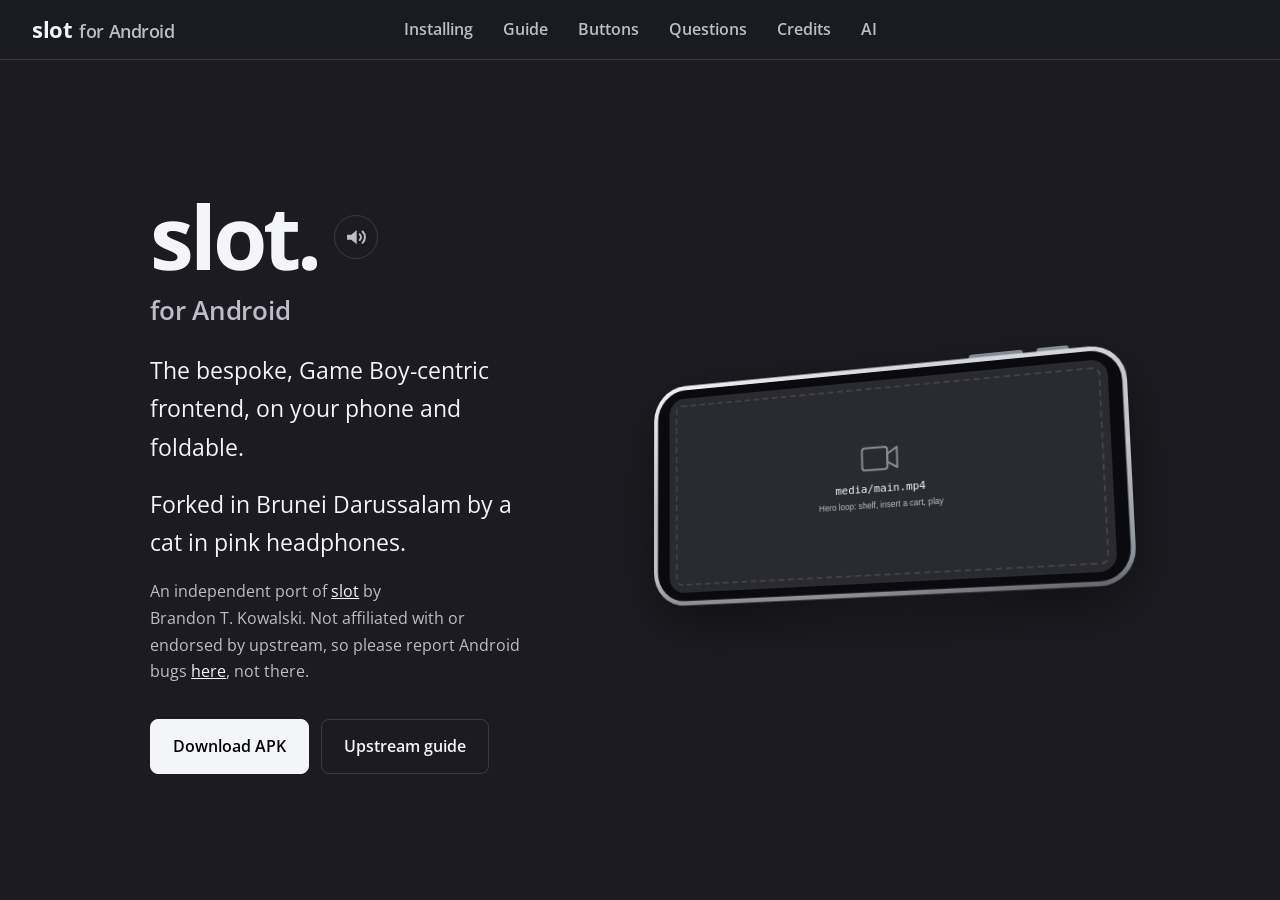
==== commit f8d2caa8: "Initial commit" ====
--- a/docs/index.html
+++ b/docs/index.html
@@ -49,6 +49,7 @@
     </div>
     <p class="wordmark-sub">for Android</p>
     <p class="tagline">The bespoke, Game Boy-centric frontend, on your phone and foldable.</p>
+	<p class="tagline">Forked in Brunei Darussalam by a cat in pink headphones.</p>
     <p class="sub">An independent port of <a href="https://github.com/BrandonKowalski/slot">slot</a> by Brandon&nbsp;T.&nbsp;Kowalski.
        Not affiliated with or endorsed by upstream, so please report Android bugs
        <a href="https://github.com/fragilesilver/slot-for-Android/issues">here</a>, not there.</p>
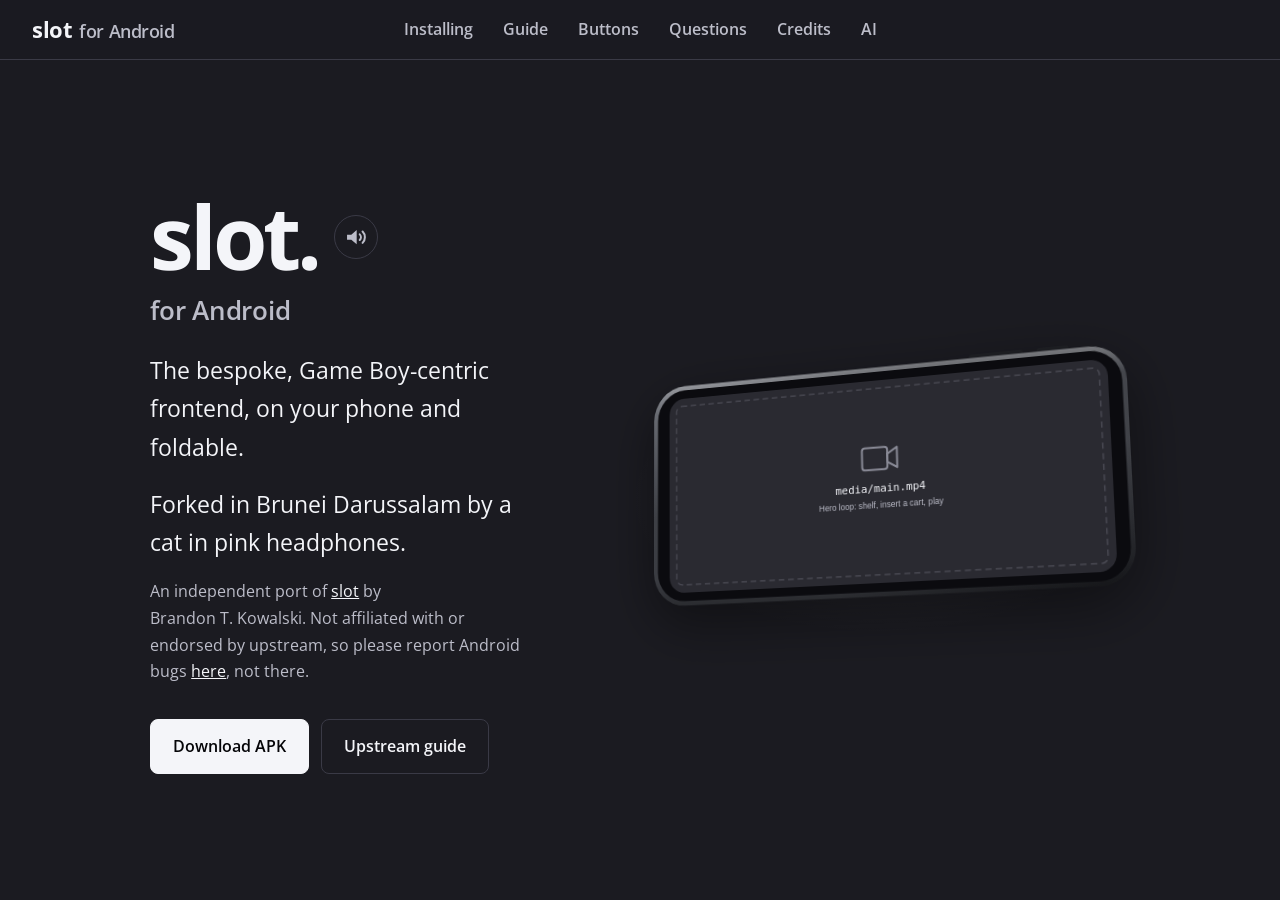
==== commit 2149dba0: "Docs: portrait, controllers, Touch Controls, S10+ tested README: Controls & Input no longer promises" ====
--- a/docs/index.html
+++ b/docs/index.html
@@ -262,7 +262,7 @@
 
     <div class="subpanel" id="controls-layout" role="tabpanel" aria-labelledby="t-controls-layout">
       <p class="lead">The overlay has a D-pad, <kbd>A</kbd> <kbd>B</kbd> <kbd>X</kbd> <kbd>Y</kbd>, a shoulder row of <kbd>L</kbd> <kbd>L2</kbd> on the left and <kbd>R2</kbd> <kbd>R</kbd> on the right,
-         <kbd>SELECT</kbd> and <kbd>START</kbd>, and <kbd>MENU</kbd> at the top centre. Where it goes depends on the shape of the screen.</p>
+         <kbd>SELECT</kbd> and <kbd>START</kbd>, and <kbd>MENU</kbd> at the top centre. Where it goes depends on the shape of the screen: beside the picture in landscape, below it in portrait, floating over it when unfolded. <strong>Controls &gt; Touch Controls</strong> hides it while a controller is in use (Auto), or pins it On or Off.</p>
       <div class="ph-grid">
         <figure class="ph-figure">
           <img class="ph-img" data-media="layout-phone.webp" data-ratio="1020/450"
@@ -358,7 +358,8 @@
             <table class="devices">
               <thead><tr><th>Device</th><th>Status</th><th>Since Version</th></tr></thead>
               <tbody>
-                <tr><td>Samsung Galaxy Z Fold&nbsp;7</td><td class="yes">Tested</td><td>1.0.0</td></tr>
+                <tr><td>Samsung Galaxy Z Fold&nbsp;7 (Android&nbsp;16)</td><td class="yes">Tested</td><td>1.0.0</td></tr>
+                <tr><td>Samsung Galaxy S10+ (Android&nbsp;12)</td><td class="yes">Tested</td><td>1.0.1</td></tr>
                 <tr><td>Other arm64 phones and foldables, Android&nbsp;8.0+</td><td>Should work, untested</td><td>1.0.0</td></tr>
               </tbody>
             </table>
@@ -488,7 +489,7 @@
   <div class="wrap">
     <h2>AI Disclosure</h2>
     <h3>This port</h3>
-    <p>Claude (Anthropic), through Claude Code, helped fork slot to Android: I directed it, I checked it, I fixed it where necessary 'cause AI slop is still AI slop, I tested it on my own Samsung Galaxy Z Fold 7 and decided what shipped.</p>
+    <p>Claude (Anthropic), through Claude Code, helped fork slot to Android: I directed it, I checked it, I fixed it where necessary 'cause AI slop is still AI slop, I tested it on my own Samsung Galaxy Z Fold 7 and Galaxy S10+ and decided what shipped.</p>
     <h3>Upstream</h3>
     <p>Upstream's Rust frontend was put together with Claude Opus, with everything reviewed by its author. Upstream's documentation was written by hand.</p>
     <p>Forked in Brunei Darussalam, by a cat with pink headphones.</p>
